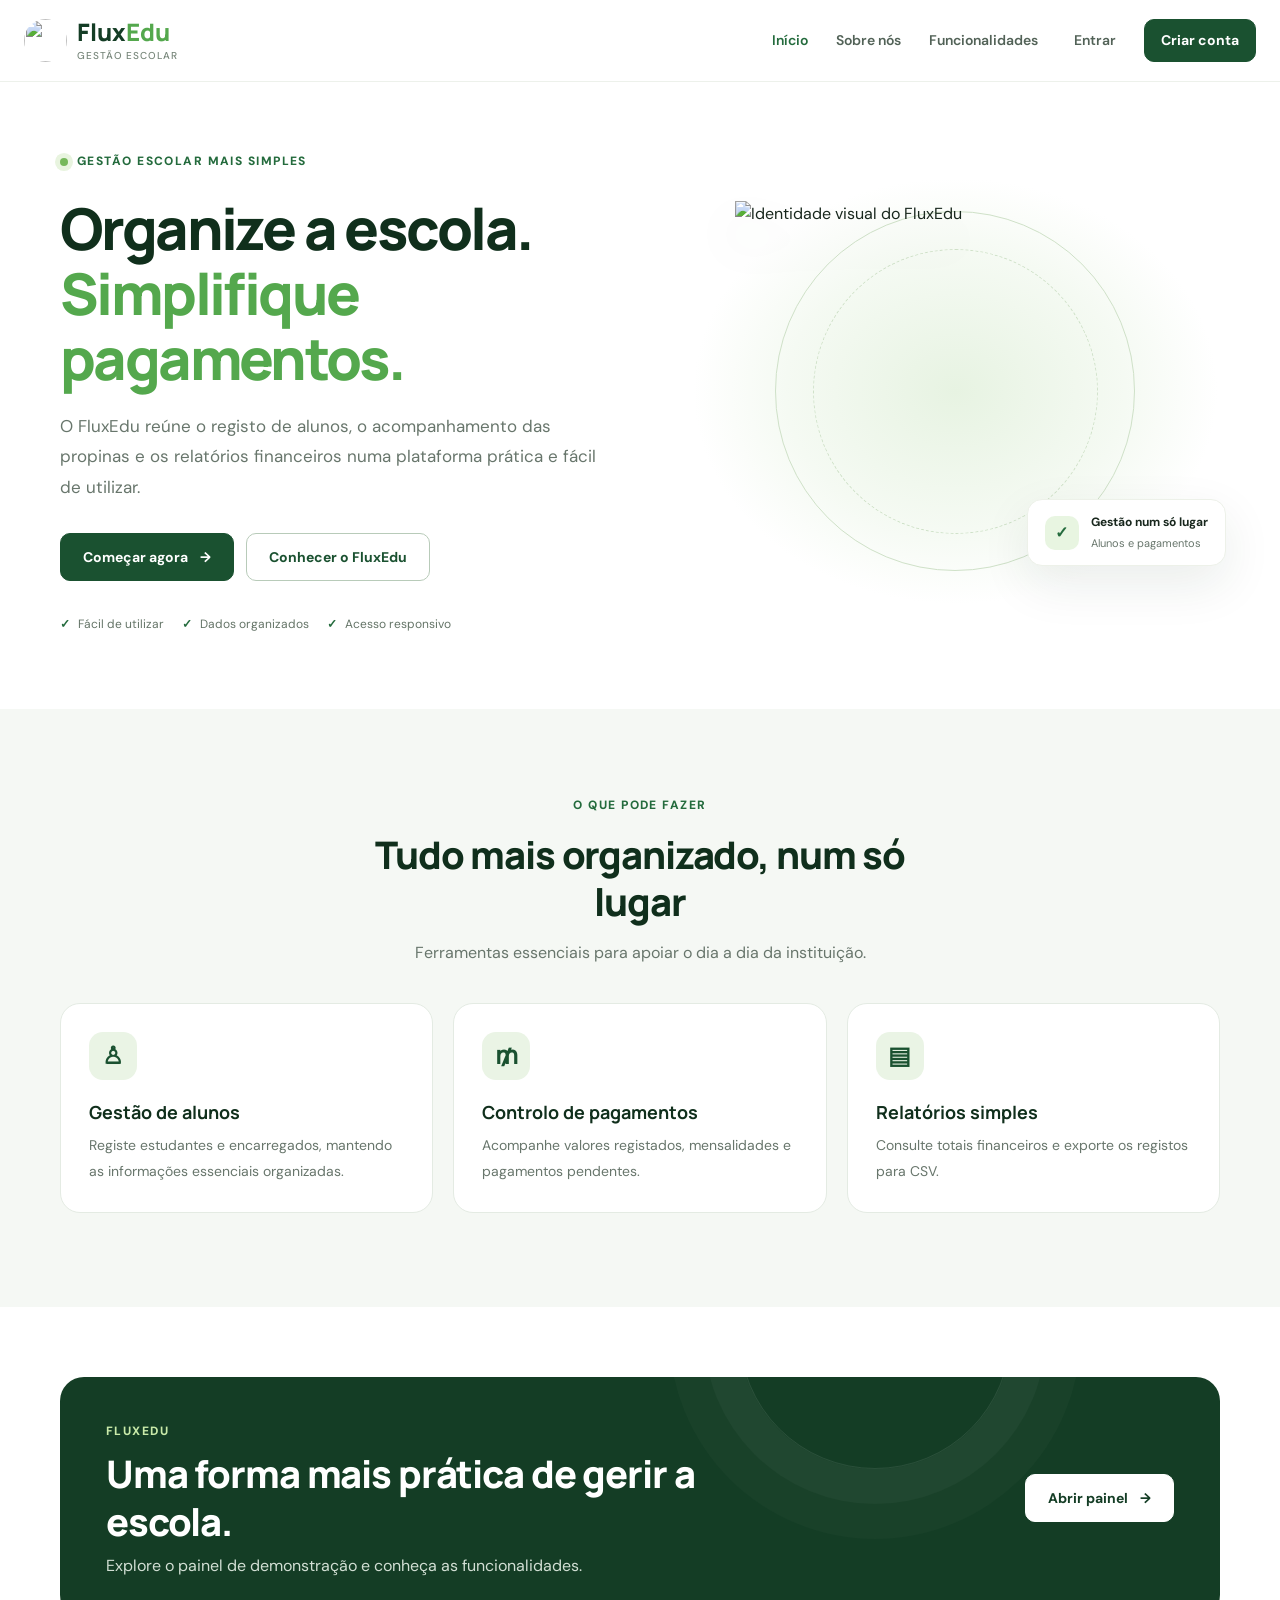
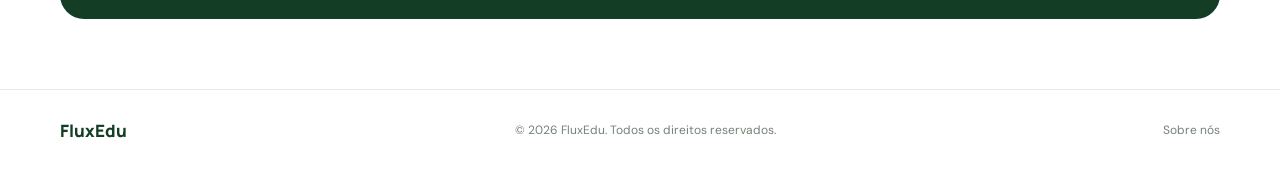
==== index.html @ dcf8657b "Add files via upload" ====
<!DOCTYPE html>
<html lang="pt">
<head>
  <meta charset="UTF-8">
  <meta name="viewport" content="width=device-width, initial-scale=1">
  <meta name="theme-color" content="#123d24">
  <meta name="description" content="FluxEdu — gestão e pagamentos escolares de forma simples e organizada.">
  <title>FluxEdu | Gestão escolar simples</title>
  <link rel="stylesheet" href="style.css">
</head>
<body>
  <header class="site-header">
    <a class="brand" href="index.html" aria-label="FluxEdu, página inicial">
      <img src="assets/logo-fluxedu.png" alt="" class="brand-mark">
      <span>Flux<span>Edu</span><small>Gestão escolar</small></span>
    </a>
    <button class="menu-toggle" aria-label="Abrir menu" aria-expanded="false" aria-controls="site-nav">☰</button>
    <nav class="site-nav" id="site-nav">
      <a class="current" href="index.html">Início</a>
      <a href="sobre.html">Sobre nós</a>
      <a href="#funcionalidades">Funcionalidades</a>
      <a class="nav-login" href="login.html">Entrar</a>
      <a class="button button-small" href="cadastro.html">Criar conta</a>
    </nav>
  </header>

  <main>
    <section class="hero container">
      <div class="hero-copy">
        <span class="eyebrow"><span class="eyebrow-dot"></span> Gestão escolar mais simples</span>
        <h1>Organize a escola.<br><span>Simplifique pagamentos.</span></h1>
        <p>O FluxEdu reúne o registo de alunos, o acompanhamento das propinas e os relatórios financeiros numa plataforma prática e fácil de utilizar.</p>
        <div class="hero-actions">
          <a class="button" href="cadastro.html">Começar agora <span aria-hidden="true">→</span></a>
          <a class="button button-outline" href="sobre.html">Conhecer o FluxEdu</a>
        </div>
        <div class="trust-row">
          <span><b>✓</b> Fácil de utilizar</span>
          <span><b>✓</b> Dados organizados</span>
          <span><b>✓</b> Acesso responsivo</span>
        </div>
      </div>
      <div class="hero-visual">
        <div class="visual-orb orb-one"></div><div class="visual-orb orb-two"></div>
        <img src="assets/moldura-fluxedu.png" alt="Identidade visual do FluxEdu" class="hero-image">
        <div class="floating-note"><span class="note-icon">✓</span><span><strong>Gestão num só lugar</strong><small>Alunos e pagamentos</small></span></div>
      </div>
    </section>

    <section class="features-section" id="funcionalidades">
      <div class="container">
        <div class="section-heading">
          <span class="eyebrow">O que pode fazer</span>
          <h2>Tudo mais organizado, num só lugar</h2>
          <p>Ferramentas essenciais para apoiar o dia a dia da instituição.</p>
        </div>
        <div class="feature-grid">
          <article class="feature-card"><span class="feature-icon">♙</span><h3>Gestão de alunos</h3><p>Registe estudantes e encarregados, mantendo as informações essenciais organizadas.</p></article>
          <article class="feature-card"><span class="feature-icon">₥</span><h3>Controlo de pagamentos</h3><p>Acompanhe valores registados, mensalidades e pagamentos pendentes.</p></article>
          <article class="feature-card"><span class="feature-icon">▤</span><h3>Relatórios simples</h3><p>Consulte totais financeiros e exporte os registos para CSV.</p></article>
        </div>
      </div>
    </section>

    <section class="cta container">
      <div><span class="eyebrow eyebrow-light">FluxEdu</span><h2>Uma forma mais prática de gerir a escola.</h2><p>Explore o painel de demonstração e conheça as funcionalidades.</p></div>
      <a class="button button-light" href="dashboard.html">Abrir painel <span aria-hidden="true">→</span></a>
    </section>
  </main>

  <footer class="site-footer"><a class="footer-brand" href="index.html">FluxEdu</a><span>© 2026 FluxEdu. Todos os direitos reservados.</span><a href="sobre.html">Sobre nós</a></footer>
  <script src="app.js"></script>
</body>
</html>
---- style.css ----
@import url('https://fonts.googleapis.com/css2?family=DM+Sans:wght@400;500;600;700&family=Manrope:wght@400;500;600;700;800&display=swap');
:root{--green-950:#102f1c;--green-900:#143d25;--green-800:#1a5130;--green-700:#246b3d;--green-500:#54a84d;--lime:#b9df79;--ink:#18271d;--muted:#68766c;--surface:#fff;--bg:#f5f8f4;--line:#e4ebe3;--shadow:0 18px 50px rgba(21,59,32,.09);--radius:20px}
*{box-sizing:border-box}html{scroll-behavior:smooth;scroll-padding-top:90px}body{margin:0;font-family:"DM Sans",Arial,sans-serif;color:var(--ink);background:#fff;line-height:1.6}a{color:inherit;text-decoration:none}button,input,select{font:inherit}button,a,input,select{outline-color:#6eb45d}img{max-width:100%;display:block}.container{width:min(1160px,calc(100% - 48px));margin-inline:auto}
.site-header{height:82px;display:flex;align-items:center;justify-content:space-between;padding:0 max(24px,calc((100% - 1240px)/2));border-bottom:1px solid #edf1eb;background:rgba(255,255,255,.94);position:sticky;top:0;z-index:20;backdrop-filter:blur(14px)}.brand{display:inline-flex;align-items:center;gap:10px;color:var(--green-900);font-family:Manrope,sans-serif;font-size:24px;font-weight:800;line-height:1.05;flex-shrink:0}.brand>span>span{color:var(--green-500)}.brand small{display:block;font:500 10px "DM Sans",sans-serif;letter-spacing:.09em;text-transform:uppercase;color:#78877b;margin-top:5px}.brand-mark{width:43px;height:43px;object-fit:contain;border-radius:50%}.site-nav{display:flex;align-items:center;gap:28px;font-size:14px;font-weight:600;color:#526257}.site-nav>a:not(.button):hover,.site-nav .current{color:var(--green-700)}.nav-login{margin-left:8px}.button{min-height:48px;display:inline-flex;justify-content:center;align-items:center;gap:12px;padding:12px 22px;border:1px solid var(--green-800);border-radius:10px;background:var(--green-800);color:white;font-weight:700;font-size:14px;cursor:pointer;transition:transform .2s,background .2s,box-shadow .2s}.button:hover{background:var(--green-950);box-shadow:0 8px 20px #153b2025;transform:translateY(-1px)}.button-small{min-height:42px;padding:9px 16px}.button-outline{background:transparent;color:var(--green-800);border-color:#b8cbb9}.button-outline:hover{color:white}.button-full{width:100%}.menu-toggle{display:none;border:1px solid var(--line);background:white;border-radius:9px;padding:8px 12px;font-size:21px;color:var(--green-900)}
.hero{min-height:590px;display:grid;grid-template-columns:1.05fr .95fr;align-items:center;gap:46px;padding-top:56px;padding-bottom:65px}.hero-copy{padding:10px 0}.eyebrow{display:inline-flex;align-items:center;gap:9px;color:var(--green-700);font-size:12px;font-weight:800;letter-spacing:.12em;text-transform:uppercase}.eyebrow-dot{width:8px;height:8px;border-radius:50%;background:#76b85b;box-shadow:0 0 0 5px #e8f4df}.hero h1,.about-hero h1{font:800 clamp(36px,4.5vw,60px)/1.13 Manrope,sans-serif;letter-spacing:-.045em;margin:22px 0 20px;color:var(--green-950)}.hero h1 span,.about-hero h1 span{color:var(--green-500)}.hero-copy>p,.about-hero>p{font-size:17px;line-height:1.8;color:var(--muted);max-width:560px;margin:0}.hero-actions{display:flex;flex-wrap:wrap;gap:12px;margin-top:30px}.trust-row{display:flex;flex-wrap:wrap;gap:18px;margin-top:34px;font-size:12px;color:#647467}.trust-row b{color:var(--green-700);margin-right:5px}.hero-visual{position:relative;min-height:430px;display:flex;align-items:center;justify-content:center;background:radial-gradient(ellipse at center,#e7f3e2 0,rgba(241,248,238,.72) 45%,transparent 70%);border-radius:45% 45% 35% 35%}.hero-image{width:min(100%,440px);height:380px;object-fit:contain;position:relative;z-index:1;filter:drop-shadow(0 25px 22px #123d2417)}.visual-orb{position:absolute;border-radius:50%;border:1px solid #cfe1c8}.orb-one{width:360px;height:360px}.orb-two{width:285px;height:285px;border-style:dashed}.floating-note{position:absolute;z-index:2;right:-6px;bottom:40px;background:#fff;border:1px solid #edf1e9;border-radius:15px;padding:13px 17px;display:flex;align-items:center;gap:12px;box-shadow:var(--shadow)}.note-icon{width:34px;height:34px;display:grid;place-items:center;background:#e8f5e1;color:var(--green-700);border-radius:10px;font-weight:900}.floating-note strong,.floating-note small{display:block}.floating-note strong{font-size:12px}.floating-note small{font-size:11px;color:var(--muted);margin-top:2px}
.features-section{padding:82px 0 94px;background:var(--bg)}.section-heading{text-align:center;max-width:620px;margin:0 auto 38px}.section-heading h2,.cta h2{font:800 clamp(26px,3vw,38px)/1.25 Manrope,sans-serif;letter-spacing:-.03em;color:var(--green-950);margin:14px 0}.section-heading p{color:var(--muted);margin:0}.feature-grid{display:grid;grid-template-columns:repeat(3,minmax(0,1fr));gap:20px}.feature-card,.about-card{background:white;border:1px solid var(--line);border-radius:var(--radius);padding:28px;transition:transform .2s,box-shadow .2s}.feature-card:hover,.about-card:hover{transform:translateY(-4px);box-shadow:var(--shadow)}.feature-icon{width:48px;height:48px;display:grid;place-items:center;border-radius:14px;background:#eaf4e5;color:var(--green-800);font-size:24px;font-weight:700}.feature-card h3,.about-card h2{font:700 18px Manrope,sans-serif;margin:20px 0 9px;color:var(--green-950)}.feature-card p,.about-card p{font-size:14px;color:var(--muted);line-height:1.8;margin:0}.cta{background:var(--green-900);border-radius:24px;margin-top:70px;margin-bottom:70px;padding:40px 46px;display:flex;align-items:center;justify-content:space-between;gap:25px;color:#fff;overflow:hidden;position:relative}.cta:after{content:"";position:absolute;width:270px;height:270px;border:1px solid #ffffff18;border-radius:50%;right:18%;top:-180px;box-shadow:0 0 0 35px #ffffff08,0 0 0 70px #ffffff05}.cta>div,.cta>.button{position:relative;z-index:1}.eyebrow-light{color:#c9eaa9}.cta h2{color:white;max-width:600px;margin:8px 0}.cta p{color:#d2dfd4;margin:0}.button-light{background:#fff;border-color:#fff;color:var(--green-900);flex-shrink:0}.button-light:hover{background:#eef7e8;color:var(--green-900)}.site-footer{border-top:1px solid var(--line);min-height:82px;display:flex;align-items:center;justify-content:space-between;gap:18px;padding:22px max(24px,calc((100% - 1160px)/2));font-size:12px;color:#758177}.footer-brand{font:800 17px Manrope,sans-serif;color:var(--green-900)}
/* About */
.inner-page{padding-top:70px;padding-bottom:80px}.about-hero{max-width:800px;margin:0 auto 42px;text-align:center}.about-hero h1{font-size:clamp(36px,5vw,54px)}.about-hero>p{margin:0 auto;max-width:730px}.about-grid{display:grid;grid-template-columns:repeat(3,minmax(0,1fr));gap:18px}.about-card{padding:27px}.check-list{padding-left:20px;margin:14px 0 0;color:var(--muted);font-size:14px}.check-list li{padding:5px 0}.check-list li::marker{color:var(--green-500)}.notice{margin-top:28px;background:#f0f7ec;border:1px solid #d9e9d1;border-radius:13px;padding:17px 20px;font-size:13px;color:#526753;line-height:1.8}
/* Auth */
.auth-body{background:var(--bg);min-height:100vh}.back-home{position:absolute;top:22px;left:28px;z-index:3;color:#fff;font-size:13px;font-weight:600}.auth-layout{min-height:100vh;display:grid;grid-template-columns:1fr 1fr}.auth-brand-panel{background:var(--green-900);padding:55px clamp(28px,6vw,90px);color:white;display:flex;flex-direction:column;justify-content:center;position:relative;overflow:hidden}.auth-brand-panel:after{content:"";position:absolute;width:500px;height:500px;border:1px solid #ffffff20;border-radius:50%;right:-230px;bottom:-230px;box-shadow:0 0 0 45px #ffffff08,0 0 0 90px #ffffff05}.brand-light{color:white;align-self:flex-start}.brand-light small{color:#d0dfd1}.auth-brand-panel h1{font:800 clamp(30px,3.8vw,48px)/1.18 Manrope,sans-serif;letter-spacing:-.04em;max-width:500px;margin:50px 0 15px;position:relative;z-index:1}.auth-brand-panel>p{color:#d1dfd3;max-width:440px;line-height:1.8;position:relative;z-index:1}.auth-art{width:min(350px,80%);height:230px;object-fit:contain;margin-top:20px;position:relative;z-index:1;filter:drop-shadow(0 10px 20px #0002)}.auth-form-panel{display:grid;place-items:center;padding:65px 28px}.auth-form-wrap{width:min(100%,410px)}.auth-form-wrap h2{font:800 30px Manrope,sans-serif;letter-spacing:-.03em;color:var(--green-950);margin:12px 0 5px}.muted,.auth-form-wrap>.muted{color:var(--muted);font-size:14px}.form-stack{display:grid;gap:9px;margin-top:28px}.form-stack label,.field label{font-size:13px;font-weight:700;color:#374b3b}.form-stack input,.field input,.field select,.search-input{width:100%;min-width:0;min-height:47px;border:1px solid #dce5db;border-radius:9px;background:#fff;padding:11px 13px;color:var(--ink)}.form-stack input:focus,.field input:focus,.field select:focus,.search-input:focus{border-color:#65a95c;box-shadow:0 0 0 3px #70b85a20;outline:none}.form-stack input{margin-bottom:8px}.form-message{font-size:13px;margin:0;color:var(--green-700)}.auth-switch{text-align:center;color:var(--muted);font-size:13px;margin-top:22px}.auth-switch a,.text-link{color:var(--green-700);font-weight:700}.text-link{display:block;text-align:center;font-size:13px;margin-top:13px}.demo-note{margin-top:22px;background:#f1f6ee;border-radius:9px;padding:12px;font-size:11px;line-height:1.7;color:#657565}
/* Dashboard */
.dashboard-body{background:#f6f8f5;min-height:100vh}.sidebar{position:fixed;inset:0 auto 0 0;width:250px;background:#fff;border-right:1px solid var(--line);padding:27px 17px 20px;display:flex;flex-direction:column;z-index:30}.sidebar-brand{font-size:21px;padding:0 8px 32px}.sidebar-brand .brand-mark{width:39px;height:39px}.sidebar-label{font-size:10px;letter-spacing:.12em;font-weight:800;color:#99a69a;padding:0 12px 13px}.dash-nav{display:grid;gap:6px}.dash-link{border:0;background:transparent;color:#667469;text-align:left;padding:13px 14px;border-radius:10px;display:flex;align-items:center;gap:13px;font-size:13px;font-weight:600;cursor:pointer}.dash-link>span{font-size:20px;width:22px;text-align:center}.dash-link:hover{background:#f2f7ef;color:var(--green-800)}.dash-link.active{background:var(--green-900);color:#fff;box-shadow:0 6px 15px #143d2520}.sidebar-bottom{margin-top:auto}.sidebar-help{background:#f2f7ef;border-radius:13px;padding:15px;margin-bottom:20px}.sidebar-help strong{font-size:12px;color:var(--green-900)}.sidebar-help p{font-size:11px;color:#758276;line-height:1.6;margin:6px 0}.sidebar-help a,.sidebar-home{font-size:11px;font-weight:700;color:var(--green-700)}.sidebar-home{display:block;padding:8px 12px}.dashboard-main{margin-left:250px;min-height:100vh}.dash-header{min-height:112px;background:white;border-bottom:1px solid var(--line);display:flex;justify-content:space-between;align-items:center;padding:20px clamp(20px,3vw,44px);gap:20px}.header-left{display:flex;align-items:center;gap:14px}.header-kicker{font-size:9px;letter-spacing:.14em;color:#7b927d;font-weight:800;margin:0 0 3px}.dash-header h1{font:800 25px Manrope,sans-serif;letter-spacing:-.03em;color:var(--green-950);margin:0}.header-subtitle{font-size:12px;color:var(--muted);margin:4px 0 0}.profile-chip{display:flex;align-items:center;gap:10px;flex-shrink:0}.profile-avatar{width:39px;height:39px;display:grid;place-items:center;border-radius:50%;background:#e8f3e2;color:var(--green-800);font-weight:800}.profile-chip strong,.profile-chip small{display:block}.profile-chip strong{font-size:12px}.profile-chip small{font-size:10px;color:var(--muted);margin-top:3px}.sidebar-toggle{display:none;border:1px solid var(--line);border-radius:8px;background:white;padding:8px 10px;color:var(--green-900)}.dash-content{max-width:1500px;margin:auto;padding:28px clamp(16px,3vw,42px) 18px}.welcome-banner{border-radius:17px;background:linear-gradient(110deg,#143d25,#246b3d);color:white;padding:26px 30px;display:flex;justify-content:space-between;align-items:center;overflow:hidden;position:relative}.welcome-banner:after{content:"";position:absolute;width:220px;height:220px;border:1px solid #ffffff20;border-radius:50%;right:70px;top:-150px;box-shadow:0 0 0 28px #ffffff08,0 0 0 56px #ffffff05}.banner-label{font-size:9px;letter-spacing:.14em;font-weight:800;color:#c3e5aa}.welcome-banner h2{font:700 clamp(18px,2vw,25px) Manrope,sans-serif;margin:9px 0}.welcome-banner p{font-size:12px;color:#d6e4d8;margin:0}.banner-art{font-size:72px;color:#ffffff24;position:relative;z-index:1;margin-right:18px}.stat-grid{display:grid;grid-template-columns:repeat(3,minmax(0,1fr));gap:16px;margin:20px 0}.stat-card,.dash-panel{background:white;border:1px solid var(--line);border-radius:15px}.stat-card{padding:20px}.stat-top{display:flex;align-items:center;justify-content:space-between;gap:8px;color:#68776a;font-size:12px;font-weight:600}.stat-icon{width:35px;height:35px;border-radius:10px;display:grid;place-items:center;font-size:18px}.green-icon{background:#e8f4e2;color:#36743d}.mint-icon{background:#e4f4ef;color:#25816a}.amber-icon{background:#fff2d9;color:#b98220}.stat-card>strong{display:block;font:800 clamp(23px,2.5vw,31px) Manrope,sans-serif;color:var(--green-950);margin:12px 0 2px;overflow-wrap:anywhere}.stat-card>small{font-size:11px;color:#94a095}.dash-panel{padding:22px;margin-bottom:18px;min-width:0}.panel-heading{display:flex;align-items:center;justify-content:space-between;gap:16px;margin-bottom:20px}.panel-heading h2,.report-panel h2{font:800 17px Manrope,sans-serif;color:var(--green-950);margin:0}.panel-heading p{font-size:11px;color:#879287;margin:5px 0 0}.quiet-button{border:0;background:#edf5e8;border-radius:8px;padding:9px 12px;color:var(--green-800);font-size:11px;font-weight:700;cursor:pointer}.activity-empty{display:flex;align-items:center;flex-direction:column;text-align:center;padding:22px 12px;color:#94a094}.activity-empty>span{width:43px;height:43px;border-radius:12px;background:#f2f6ef;display:grid;place-items:center;font-size:22px;color:#6b9368;margin-bottom:10px}.activity-empty strong{font-size:12px;color:#58685a}.activity-empty p{font-size:11px;margin:5px 0 0}.form-grid{display:grid;grid-template-columns:repeat(2,minmax(0,1fr));gap:17px}.field{display:grid;gap:7px;min-width:0}.field-action{align-content:end}.field-action .button{width:100%}.panel-heading-wrap{flex-wrap:wrap}.search-input{max-width:270px;min-height:40px;font-size:12px}.table-wrap{width:100%;overflow-x:auto;border:1px solid #edf1eb;border-radius:10px}table{border-collapse:collapse;width:100%;text-align:left;font-size:12px}th,td{padding:14px 13px;border-bottom:1px solid #edf1eb;white-space:nowrap}th{background:#f8faf7;color:#7d8a7e;font-size:10px;letter-spacing:.04em;text-transform:uppercase}td{color:#526253}tbody tr:last-child td{border-bottom:0}.table-empty{text-align:center;color:#9aa49b;padding:26px}.danger{border:0;background:#fff0ef;color:#b83a32;border-radius:7px;padding:7px 10px;font-size:11px;font-weight:700;cursor:pointer}.status-pill{display:inline-block;border-radius:30px;padding:4px 8px;font-size:10px;font-weight:700}.status-ok{background:#e9f5e5;color:#38743a}.status-pending{background:#fff3dc;color:#a46d14}.report-panel{max-width:680px}.report-symbol{width:48px;height:48px;border-radius:13px;background:#eaf4e5;display:grid;place-items:center;color:var(--green-800);font-size:25px;margin-bottom:15px}.report-panel>p{font-size:12px;color:var(--muted)}.report-total{display:flex;justify-content:space-between;gap:15px;padding:17px 0;border-bottom:1px solid var(--line);font-size:13px;color:#647266}.report-total strong{color:var(--green-900);font-size:16px}.report-panel>.button{margin-top:20px}.report-note{font-size:11px!important}.dash-footer{display:flex;justify-content:space-between;gap:12px;padding:18px 3px;color:#98a298;font-size:10px}.hidden{display:none!important}.toast{position:fixed;right:22px;bottom:22px;z-index:80;background:var(--green-950);color:white;padding:13px 18px;border-radius:10px;box-shadow:var(--shadow);font-size:13px;opacity:0;transform:translateY(10px);pointer-events:none;transition:.25s}.toast.show{opacity:1;transform:translateY(0)}
@media(min-width:1500px){.hero{min-height:650px}.hero-visual{min-height:480px}}
@media(max-width:1000px){.site-nav{gap:16px}.hero{gap:20px}.hero-image{height:320px}.hero-visual{min-height:360px}.floating-note{right:0}.auth-brand-panel{padding-inline:35px}.sidebar{width:220px}.dashboard-main{margin-left:220px}.sidebar-brand{font-size:19px}.stat-grid{gap:10px}.stat-card{padding:16px}}
@media(max-width:760px){.container{width:min(100% - 32px,600px)}.site-header{height:70px;padding:0 16px}.brand{font-size:21px}.brand-mark{width:38px;height:38px}.menu-toggle{display:block}.site-nav{display:none;position:absolute;left:0;right:0;top:69px;background:#fff;border-bottom:1px solid var(--line);padding:15px 20px 20px;box-shadow:0 14px 20px #102f1c12;align-items:stretch;gap:4px;flex-direction:column}.site-nav.open{display:flex}.site-nav>a:not(.button){padding:10px 5px}.site-nav .button{margin-top:5px}.nav-login{margin-left:0}.hero{grid-template-columns:1fr;padding-top:45px;padding-bottom:50px;gap:16px}.hero-copy{text-align:center}.hero-copy>.eyebrow{justify-content:center}.hero h1{font-size:clamp(36px,9vw,48px);margin-top:18px}.hero-copy>p{font-size:15px;margin:auto}.hero-actions,.trust-row{justify-content:center}.trust-row{gap:10px 15px}.hero-visual{min-height:310px;max-width:500px;width:100%;margin:auto}.hero-image{height:290px}.orb-one{width:285px;height:285px}.orb-two{width:220px;height:220px}.floating-note{right:0;bottom:15px}.features-section{padding:58px 0}.section-heading{margin-bottom:26px}.section-heading h2{font-size:28px}.feature-grid,.about-grid{grid-template-columns:1fr;gap:13px}.feature-card,.about-card{padding:23px}.feature-card h3{margin-top:14px}.cta{margin-top:40px;margin-bottom:40px;padding:28px 23px;align-items:flex-start;flex-direction:column}.site-footer{padding:22px 16px;flex-wrap:wrap;justify-content:center;text-align:center}.inner-page{padding-top:45px;padding-bottom:55px}.about-hero{margin-bottom:28px}.auth-layout{grid-template-columns:1fr}.auth-brand-panel{display:none}.back-home{color:var(--green-800);top:17px;left:17px}.auth-form-panel{padding:80px 22px 35px;align-items:start}.auth-form-wrap h2{font-size:27px}.sidebar{position:sticky;inset:0 0 auto;width:100%;padding:12px 14px 10px;border-right:0;border-bottom:1px solid var(--line)}.sidebar-brand{padding:0 3px 12px;font-size:19px}.sidebar-brand .brand-mark{width:34px;height:34px}.sidebar-label,.sidebar-bottom{display:none}.dash-nav{grid-template-columns:repeat(4,minmax(0,1fr));gap:4px}.dash-link{padding:8px 3px;justify-content:center;flex-direction:column;gap:3px;font-size:10px;text-align:center}.dash-link>span{font-size:17px}.dashboard-main{margin-left:0}.dash-header{min-height:94px;padding:15px 16px}.sidebar-toggle{display:none}.dash-header h1{font-size:21px}.header-subtitle{font-size:11px;max-width:250px}.profile-chip{gap:0}.profile-chip>span:last-child{display:none}.profile-avatar{width:35px;height:35px}.dash-content{padding:16px 12px 12px}.welcome-banner{padding:22px 19px}.banner-art{font-size:50px;margin-right:0}.stat-grid{grid-template-columns:1fr;gap:10px;margin:13px 0}.stat-card{padding:15px 17px}.stat-card>strong{font-size:25px;margin:6px 0 0}.stat-top{font-size:12px}.dash-panel{padding:16px;margin-bottom:13px}.panel-heading{align-items:flex-start}.form-grid{grid-template-columns:1fr;gap:13px}.panel-heading-wrap{flex-direction:column}.search-input{max-width:none}.dash-footer{flex-direction:column;gap:4px}.table-wrap{border-radius:8px}th,td{padding:12px 10px}.report-panel{padding:20px}.toast{left:12px;right:12px;bottom:12px;text-align:center}}
@media(max-width:380px){.hero-actions{flex-direction:column}.hero-actions .button{width:100%}.trust-row{font-size:11px}.floating-note{right:-4px;padding:10px}.hero-visual{min-height:270px}.hero-image{height:250px}.dash-header{gap:8px}.header-subtitle{max-width:210px}.welcome-banner h2{font-size:18px}.banner-art{display:none}.dash-link{font-size:9px}.stat-top{font-size:11px}}
@media(prefers-reduced-motion:reduce){*,*::before,*::after{scroll-behavior:auto!important;transition:none!important;animation:none!important}}
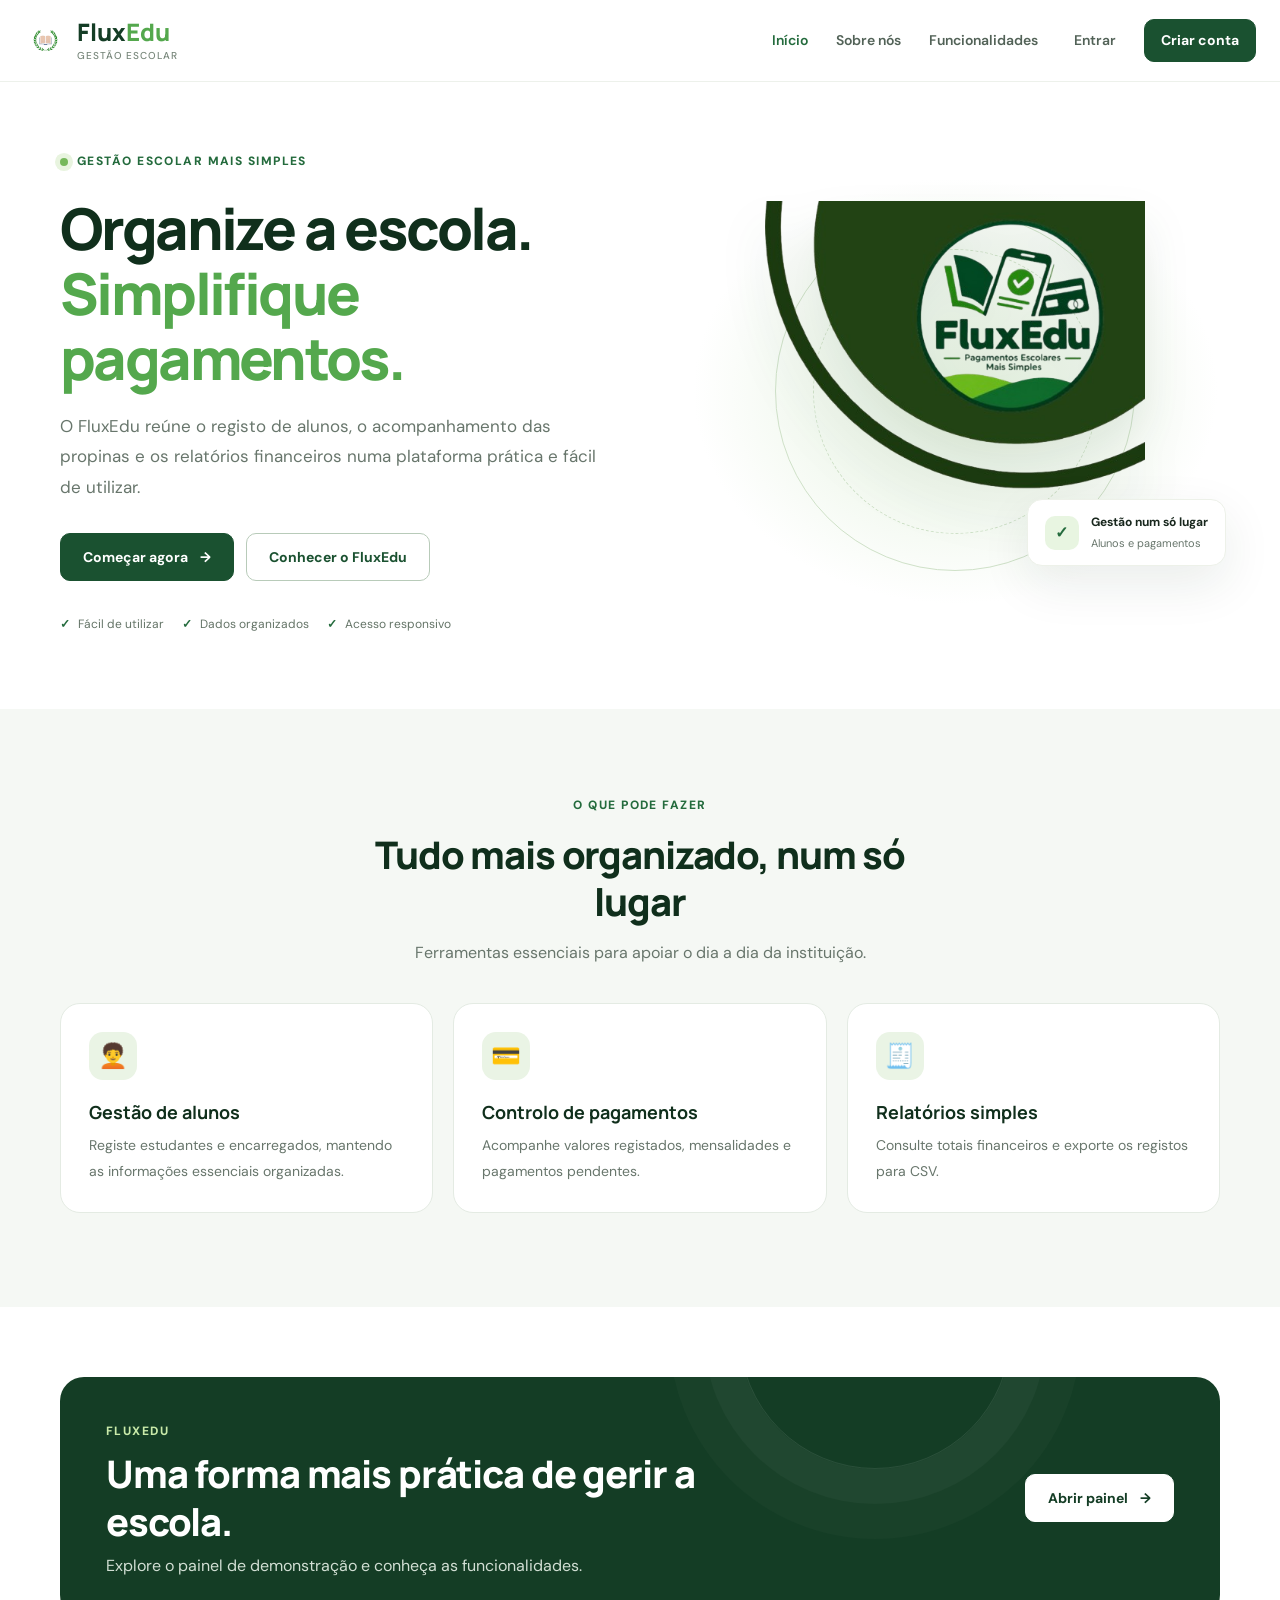
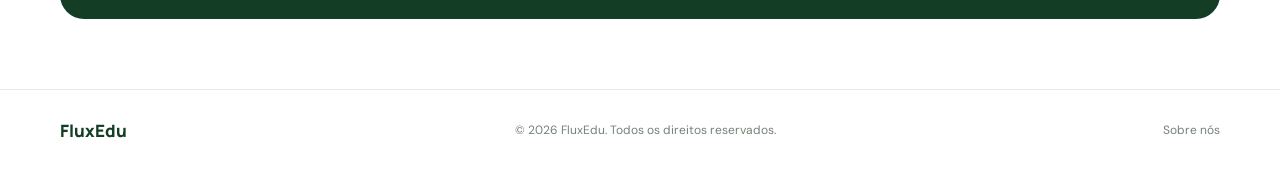
==== commit bd2e80bb: "Update index.html" ====
--- a/index.html
+++ b/index.html
@@ -11,7 +11,7 @@
 <body>
   <header class="site-header">
     <a class="brand" href="index.html" aria-label="FluxEdu, página inicial">
-      <img src="assets/logo-fluxedu.png" alt="" class="brand-mark">
+      <img src="logo-fluxedu.png" alt="" class="brand-mark">
       <span>Flux<span>Edu</span><small>Gestão escolar</small></span>
     </a>
     <button class="menu-toggle" aria-label="Abrir menu" aria-expanded="false" aria-controls="site-nav">☰</button>
@@ -42,7 +42,7 @@
       </div>
       <div class="hero-visual">
         <div class="visual-orb orb-one"></div><div class="visual-orb orb-two"></div>
-        <img src="assets/moldura-fluxedu.png" alt="Identidade visual do FluxEdu" class="hero-image">
+        <img src="moldura-fluxedu.png" alt="Identidade visual do FluxEdu" class="hero-image">
         <div class="floating-note"><span class="note-icon">✓</span><span><strong>Gestão num só lugar</strong><small>Alunos e pagamentos</small></span></div>
       </div>
     </section>
@@ -55,9 +55,9 @@
           <p>Ferramentas essenciais para apoiar o dia a dia da instituição.</p>
         </div>
         <div class="feature-grid">
-          <article class="feature-card"><span class="feature-icon">♙</span><h3>Gestão de alunos</h3><p>Registe estudantes e encarregados, mantendo as informações essenciais organizadas.</p></article>
-          <article class="feature-card"><span class="feature-icon">₥</span><h3>Controlo de pagamentos</h3><p>Acompanhe valores registados, mensalidades e pagamentos pendentes.</p></article>
-          <article class="feature-card"><span class="feature-icon">▤</span><h3>Relatórios simples</h3><p>Consulte totais financeiros e exporte os registos para CSV.</p></article>
+          <article class="feature-card"><span class="feature-icon">🧑‍🦱 </span><h3>Gestão de alunos</h3><p>Registe estudantes e encarregados, mantendo as informações essenciais organizadas.</p></article>
+          <article class="feature-card"><span class="feature-icon">💳 </span><h3>Controlo de pagamentos</h3><p>Acompanhe valores registados, mensalidades e pagamentos pendentes.</p></article>
+          <article class="feature-card"><span class="feature-icon">🧾 </span><h3>Relatórios simples</h3><p>Consulte totais financeiros e exporte os registos para CSV.</p></article>
         </div>
       </div>
     </section>
@@ -71,4 +71,4 @@
   <footer class="site-footer"><a class="footer-brand" href="index.html">FluxEdu</a><span>© 2026 FluxEdu. Todos os direitos reservados.</span><a href="sobre.html">Sobre nós</a></footer>
   <script src="app.js"></script>
 </body>
-</html>+</html>
